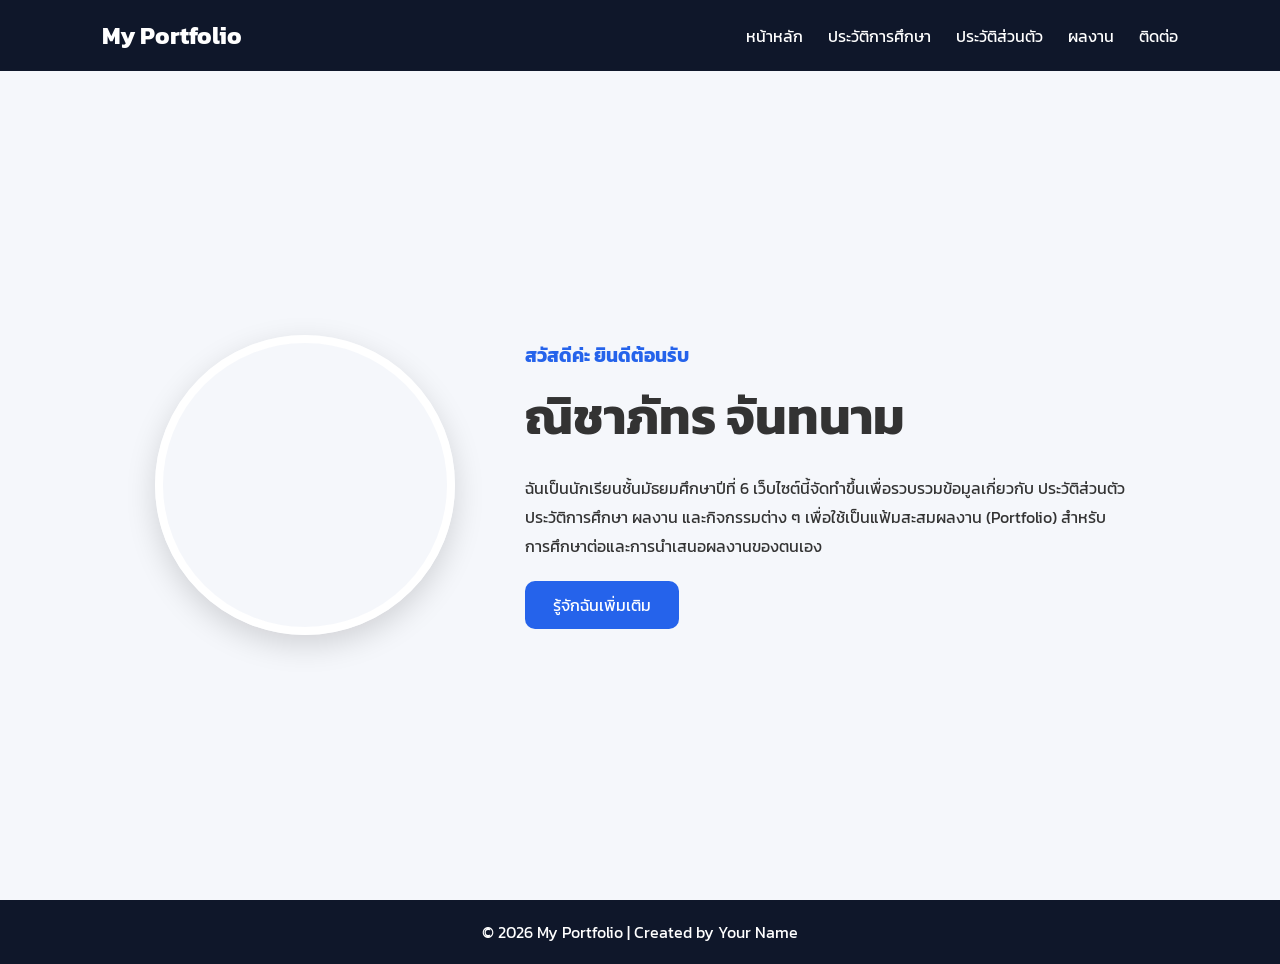
==== index.html @ 47bc4af2 "Update index.html" ====
<!DOCTYPE html>
<html lang="th">
<head>
    <meta charset="UTF-8">
    <meta name="viewport" content="width=device-width, initial-scale=1.0">
    <title>Portfolio | หน้าหลัก</title>

    <!-- Google Font -->
    <link rel="preconnect" href="https://fonts.googleapis.com">
    <link rel="preconnect" href="https://fonts.gstatic.com" crossorigin>
    <link href="https://fonts.googleapis.com/css2?family=Kanit:wght@300;400;600;700&display=swap" rel="stylesheet">

    <style>

        *{
            margin:0;
            padding:0;
            box-sizing:border-box;
            font-family:'Kanit',sans-serif;
        }

        body{
            background:#f5f7fb;
            color:#333;
        }

        nav{
            width:100%;
            background:#0f172a;
            display:flex;
            justify-content:space-between;
            align-items:center;
            padding:18px 8%;
            position:fixed;
            top:0;
            left:0;
        }

        nav h2{
            color:white;
        }

        nav ul{
            display:flex;
            list-style:none;
            gap:25px;
        }

        nav a{
            color:white;
            text-decoration:none;
            transition:.3s;
        }

        nav a:hover{
            color:#38bdf8;
        }

        .hero{
            min-height:100vh;
            display:flex;
            align-items:center;
            justify-content:center;
            gap:70px;
            padding:120px 8% 50px;
            flex-wrap:wrap;
        }

        .hero img{
            width:300px;
            height:300px;
            border-radius:50%;
            object-fit:cover;
            border:8px solid white;
            box-shadow:0 10px 30px rgba(0,0,0,.15);
        }

        .hero-text{
            max-width:600px;
        }

        .hero-text h3{
            color:#2563eb;
        }

        .hero-text h1{
            font-size:50px;
            margin:10px 0;
        }

        .hero-text p{
            line-height:1.8;
            margin:20px 0;
        }

        .btn{
            display:inline-block;
            padding:12px 28px;
            background:#2563eb;
            color:white;
            text-decoration:none;
            border-radius:10px;
            transition:.3s;
        }

        .btn:hover{
            background:#1d4ed8;
        }

        footer{
            text-align:center;
            padding:20px;
            background:#0f172a;
            color:white;
        }

        @media(max-width:768px){

            nav{
                flex-direction:column;
                gap:15px;
            }

            nav ul{
                flex-wrap:wrap;
                justify-content:center;
            }

            .hero{
                text-align:center;
            }

            .hero h1{
                font-size:38px;
            }

            .hero img{
                width:230px;
                height:230px;
            }

        }

    </style>

</head>

<body>

<nav>

<h2>My Portfolio</h2>

<ul>

<li><a href="index.html">หน้าหลัก</a></li>
<li><a href="education.html">ประวัติการศึกษา</a></li>
<li><a href="about.html">ประวัติส่วนตัว</a></li>
<li><a href="portfolio.html">ผลงาน</a></li>
<li><a href="contact.html">ติดต่อ</a></li>

</ul>

</nav>


<section class="hero">

<img src="images/profile.jpg" alt="Profile">

<div class="hero-text">

<h3>สวัสดีค่ะ ยินดีต้อนรับ</h3>

<h1>ณิชาภัทร จันทนาม</h1>

<p>
ฉันเป็นนักเรียนชั้นมัธยมศึกษาปีที่ 6
เว็บไซต์นี้จัดทำขึ้นเพื่อรวบรวมข้อมูลเกี่ยวกับ
ประวัติส่วนตัว ประวัติการศึกษา ผลงาน และกิจกรรมต่าง ๆ
เพื่อใช้เป็นแฟ้มสะสมผลงาน (Portfolio)
สำหรับการศึกษาต่อและการนำเสนอผลงานของตนเอง
</p>

<a href="about.html" class="btn">รู้จักฉันเพิ่มเติม</a>

</div>

</section>

<footer>

<p>© 2026 My Portfolio | Created by Your Name</p>

</footer>

</body>
</html>
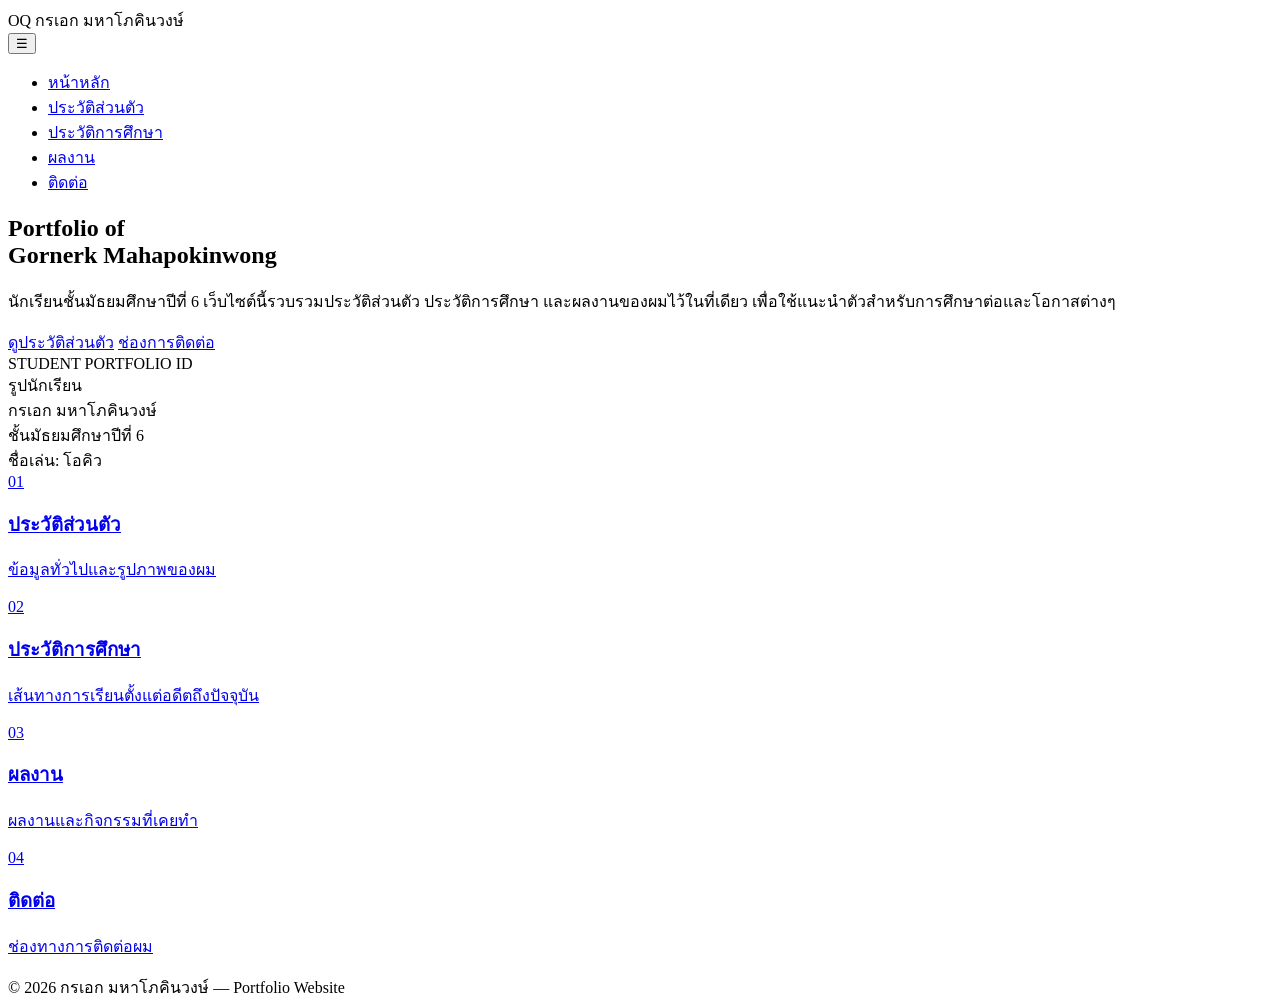
==== commit 1126b687: "Update index.html" ====
--- a/index.html
+++ b/index.html
@@ -1,198 +1,87 @@
 <!DOCTYPE html>
 <html lang="th">
 <head>
-    <meta charset="UTF-8">
-    <meta name="viewport" content="width=device-width, initial-scale=1.0">
-    <title>Portfolio | หน้าหลัก</title>
-
-    <!-- Google Font -->
-    <link rel="preconnect" href="https://fonts.googleapis.com">
-    <link rel="preconnect" href="https://fonts.gstatic.com" crossorigin>
-    <link href="https://fonts.googleapis.com/css2?family=Kanit:wght@300;400;600;700&display=swap" rel="stylesheet">
-
-    <style>
-
-        *{
-            margin:0;
-            padding:0;
-            box-sizing:border-box;
-            font-family:'Kanit',sans-serif;
-        }
-
-        body{
-            background:#f5f7fb;
-            color:#333;
-        }
-
-        nav{
-            width:100%;
-            background:#0f172a;
-            display:flex;
-            justify-content:space-between;
-            align-items:center;
-            padding:18px 8%;
-            position:fixed;
-            top:0;
-            left:0;
-        }
-
-        nav h2{
-            color:white;
-        }
-
-        nav ul{
-            display:flex;
-            list-style:none;
-            gap:25px;
-        }
-
-        nav a{
-            color:white;
-            text-decoration:none;
-            transition:.3s;
-        }
-
-        nav a:hover{
-            color:#38bdf8;
-        }
-
-        .hero{
-            min-height:100vh;
-            display:flex;
-            align-items:center;
-            justify-content:center;
-            gap:70px;
-            padding:120px 8% 50px;
-            flex-wrap:wrap;
-        }
-
-        .hero img{
-            width:300px;
-            height:300px;
-            border-radius:50%;
-            object-fit:cover;
-            border:8px solid white;
-            box-shadow:0 10px 30px rgba(0,0,0,.15);
-        }
-
-        .hero-text{
-            max-width:600px;
-        }
-
-        .hero-text h3{
-            color:#2563eb;
-        }
-
-        .hero-text h1{
-            font-size:50px;
-            margin:10px 0;
-        }
-
-        .hero-text p{
-            line-height:1.8;
-            margin:20px 0;
-        }
-
-        .btn{
-            display:inline-block;
-            padding:12px 28px;
-            background:#2563eb;
-            color:white;
-            text-decoration:none;
-            border-radius:10px;
-            transition:.3s;
-        }
-
-        .btn:hover{
-            background:#1d4ed8;
-        }
-
-        footer{
-            text-align:center;
-            padding:20px;
-            background:#0f172a;
-            color:white;
-        }
-
-        @media(max-width:768px){
-
-            nav{
-                flex-direction:column;
-                gap:15px;
-            }
-
-            nav ul{
-                flex-wrap:wrap;
-                justify-content:center;
-            }
-
-            .hero{
-                text-align:center;
-            }
-
-            .hero h1{
-                font-size:38px;
-            }
-
-            .hero img{
-                width:230px;
-                height:230px;
-            }
-
-        }
-
-    </style>
-
+<meta charset="UTF-8">
+<meta name="viewport" content="width=device-width, initial-scale=1.0">
+<title>Portfolio ของ กรเอก มหาโภคินวงษ์</title>
+<link rel="stylesheet" href="style.css">
 </head>
-
 <body>
-
-<nav>
-
-<h2>My Portfolio</h2>
-
-<ul>
-
-<li><a href="index.html">หน้าหลัก</a></li>
-<li><a href="education.html">ประวัติการศึกษา</a></li>
-<li><a href="about.html">ประวัติส่วนตัว</a></li>
-<li><a href="portfolio.html">ผลงาน</a></li>
-<li><a href="contact.html">ติดต่อ</a></li>
-
-</ul>
-
+ 
+<nav class="topnav">
+  <div class="brand">
+    <span class="brand-badge">OQ</span>
+    กรเอก มหาโภคินวงษ์
+  </div>
+  <button class="nav-toggle" aria-label="เปิดเมนู">&#9776;</button>
+  <ul class="navlinks">
+    <li><a href="index.html" aria-current="page">หน้าหลัก</a></li>
+    <li><a href="personal.html">ประวัติส่วนตัว</a></li>
+    <li><a href="education.html">ประวัติการศึกษา</a></li>
+    <li><a href="activities.html">ผลงาน</a></li>
+    <li><a href="contact.html">ติดต่อ</a></li>
+  </ul>
 </nav>
-
-
-<section class="hero">
-
-<img src="images/profile.jpg" alt="Profile">
-
-<div class="hero-text">
-
-<h3>สวัสดีค่ะ ยินดีต้อนรับ</h3>
-
-<h1>ณิชาภัทร จันทนาม</h1>
-
-<p>
-ฉันเป็นนักเรียนชั้นมัธยมศึกษาปีที่ 6
-เว็บไซต์นี้จัดทำขึ้นเพื่อรวบรวมข้อมูลเกี่ยวกับ
-ประวัติส่วนตัว ประวัติการศึกษา ผลงาน และกิจกรรมต่าง ๆ
-เพื่อใช้เป็นแฟ้มสะสมผลงาน (Portfolio)
-สำหรับการศึกษาต่อและการนำเสนอผลงานของตนเอง
-</p>
-
-<a href="about.html" class="btn">รู้จักฉันเพิ่มเติม</a>
-
-</div>
-
-</section>
-
-<footer>
-
-<p>© 2026 My Portfolio | Created by Your Name</p>
-
-</footer>
-
+ 
+<main>
+  <section class="hero">
+    <div>
+      <h1>Portfolio of <br><span class="accent">Gornerk Mahapokinwong</h1>
+      <p class="lede">นักเรียนชั้นมัธยมศึกษาปีที่ 6 เว็บไซต์นี้รวบรวมประวัติส่วนตัว ประวัติการศึกษา และผลงานของผมไว้ในที่เดียว เพื่อใช้แนะนำตัวสำหรับการศึกษาต่อและโอกาสต่างๆ</p>
+      <div class="hero-cta">
+        <a href="personal.html" class="btn btn-solid">ดูประวัติส่วนตัว</a>
+        <a href="contact.html" class="btn btn-ghost">ช่องการติดต่อ</a>
+      </div>
+    </div>
+ 
+    <div class="id-card">
+      <div class="id-card-top">
+        <span class="school">STUDENT PORTFOLIO ID</span>
+        <span class="gold-dot"></span>
+      </div>
+      <div class="id-card-body">
+        <div class="id-photo">
+          <!-- เปลี่ยนรูปได้ที่ personal.html -->
+          <span>รูปนักเรียน</span>
+        </div>
+        <div class="id-info">
+          <div class="name">กรเอก มหาโภคินวงษ์</div>
+          <div class="role">ชั้นมัธยมศึกษาปีที่ 6</div>
+          <div class="role">ชื่อเล่น: โอคิว</div>
+        </div>
+      </div>
+      <div class="id-card-strip"></div>
+    </div>
+  </section>
+ 
+  <section>
+    <div class="grid-links">
+      <a class="link-card" href="personal.html">
+        <span class="num">01</span>
+        <h3>ประวัติส่วนตัว</h3>
+        <p>ข้อมูลทั่วไปและรูปภาพของผม</p>
+      </a>
+      <a class="link-card" href="education.html">
+        <span class="num">02</span>
+        <h3>ประวัติการศึกษา</h3>
+        <p>เส้นทางการเรียนตั้งแต่อดีตถึงปัจจุบัน</p>
+      </a>
+      <a class="link-card" href="activities.html">
+        <span class="num">03</span>
+        <h3>ผลงาน</h3>
+        <p>ผลงานและกิจกรรมที่เคยทำ</p>
+      </a>
+      <a class="link-card" href="contact.html">
+        <span class="num">04</span>
+        <h3>ติดต่อ</h3>
+        <p>ช่องทางการติดต่อผม</p>
+      </a>
+    </div>
+  </section>
+</main>
+ 
+<footer>&copy; 2026 กรเอก มหาโภคินวงษ์ — Portfolio Website</footer>
+ 
+<script src="script.js"></script>
 </body>
 </html>
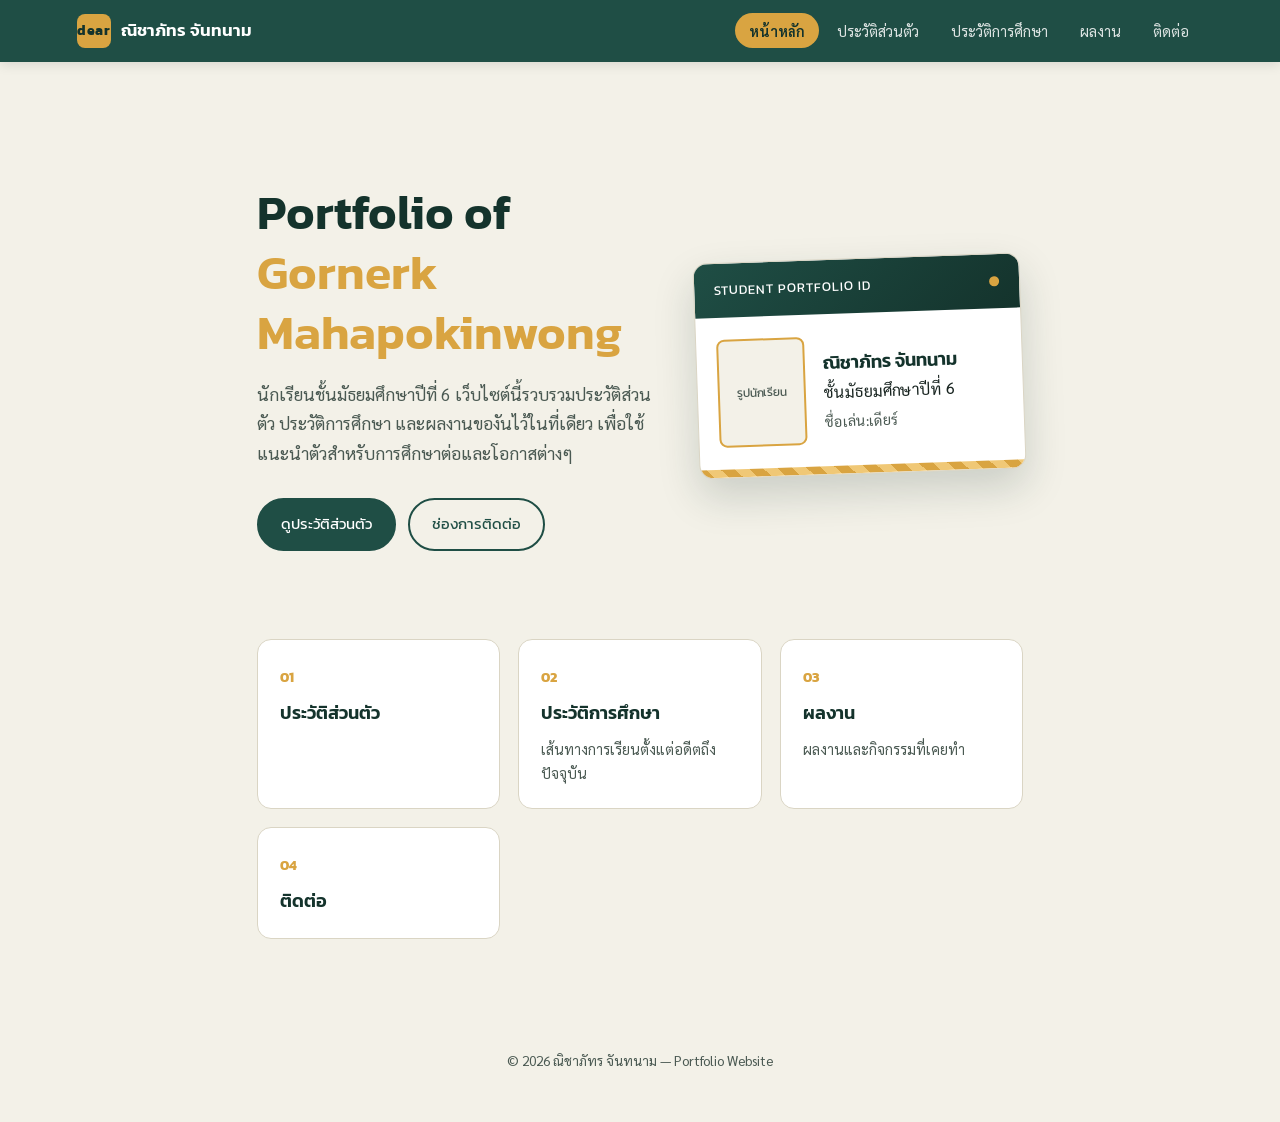
==== commit 91ce9f41: "Update index.html" ====
--- a/index.html
+++ b/index.html
@@ -3,15 +3,15 @@
 <head>
 <meta charset="UTF-8">
 <meta name="viewport" content="width=device-width, initial-scale=1.0">
-<title>Portfolio ของ กรเอก มหาโภคินวงษ์</title>
+<title>Portfolio ของ ณิชาภัทร จันทนาม</title>
 <link rel="stylesheet" href="style.css">
 </head>
 <body>
  
 <nav class="topnav">
   <div class="brand">
-    <span class="brand-badge">OQ</span>
-    กรเอก มหาโภคินวงษ์
+    <span class="brand-badge">dear</span>
+    ณิชาภัทร จันทนาม
   </div>
   <button class="nav-toggle" aria-label="เปิดเมนู">&#9776;</button>
   <ul class="navlinks">
@@ -27,7 +27,7 @@
   <section class="hero">
     <div>
       <h1>Portfolio of <br><span class="accent">Gornerk Mahapokinwong</h1>
-      <p class="lede">นักเรียนชั้นมัธยมศึกษาปีที่ 6 เว็บไซต์นี้รวบรวมประวัติส่วนตัว ประวัติการศึกษา และผลงานของผมไว้ในที่เดียว เพื่อใช้แนะนำตัวสำหรับการศึกษาต่อและโอกาสต่างๆ</p>
+      <p class="lede">นักเรียนชั้นมัธยมศึกษาปีที่ 6 เว็บไซต์นี้รวบรวมประวัติส่วนตัว ประวัติการศึกษา และผลงานของันไว้ในที่เดียว เพื่อใช้แนะนำตัวสำหรับการศึกษาต่อและโอกาสต่างๆ</p>
       <div class="hero-cta">
         <a href="personal.html" class="btn btn-solid">ดูประวัติส่วนตัว</a>
         <a href="contact.html" class="btn btn-ghost">ช่องการติดต่อ</a>
@@ -45,9 +45,9 @@
           <span>รูปนักเรียน</span>
         </div>
         <div class="id-info">
-          <div class="name">กรเอก มหาโภคินวงษ์</div>
-          <div class="role">ชั้นมัธยมศึกษาปีที่ 6</div>
-          <div class="role">ชื่อเล่น: โอคิว</div>
+          <div class="name">ณิชาภัทร จันทนาม</div>
+          <div class="โอคิว">ชั้นมัธยมศึกษาปีที่ 6</div>
+          <div class="role">ชื่อเล่น:เดียร์</div>
         </div>
       </div>
       <div class="id-card-strip"></div>
@@ -59,7 +59,7 @@
       <a class="link-card" href="personal.html">
         <span class="num">01</span>
         <h3>ประวัติส่วนตัว</h3>
-        <p>ข้อมูลทั่วไปและรูปภาพของผม</p>
+        <pข้อมูลทั่วไปและรูปภาพของฉัน</p>
       </a>
       <a class="link-card" href="education.html">
         <span class="num">02</span>
@@ -74,13 +74,13 @@
       <a class="link-card" href="contact.html">
         <span class="num">04</span>
         <h3>ติดต่อ</h3>
-        <p>ช่องทางการติดต่อผม</p>
+        <pช่องทางการติดต่อฉัน</p>
       </a>
     </div>
   </section>
 </main>
  
-<footer>&copy; 2026 กรเอก มหาโภคินวงษ์ — Portfolio Website</footer>
+<footer>&copy; 2026 ณิชาภัทร จันทนาม — Portfolio Website</footer>
  
 <script src="script.js"></script>
 </body>
--- a/style.css
+++ b/style.css
@@ -0,0 +1,473 @@
+@import url('https://fonts.googleapis.com/css2?family=Kanit:wght@400;600;700&family=Sarabun:wght@300;400;600&display=swap');
+
+:root {
+  --teal: #1F4E45;
+  --teal-dark: #14332C;
+  --gold: #D9A441;
+  --gold-light: #F0C876;
+  --bg: #F3F1E8;
+  --card: #FFFFFF;
+  --ink: #182420;
+  --ink-soft: #4A5952;
+  --line: #DAD5C4;
+  --radius: 14px;
+}
+
+* { box-sizing: border-box; }
+
+html { scroll-behavior: smooth; }
+
+body {
+  margin: 0;
+  background: var(--bg);
+  color: var(--ink);
+  font-family: 'Sarabun', sans-serif;
+  font-weight: 400;
+  line-height: 1.7;
+}
+
+h1, h2, h3, .display {
+  font-family: 'Kanit', sans-serif;
+  font-weight: 600;
+  color: var(--teal-dark);
+  margin: 0;
+}
+
+a { color: inherit; text-decoration: none; }
+
+/* ---------- Top nav ---------- */
+.topnav {
+  position: sticky;
+  top: 0;
+  z-index: 50;
+  display: flex;
+  align-items: center;
+  justify-content: space-between;
+  padding: 14px 6vw;
+  background: var(--teal);
+  color: #fff;
+  box-shadow: 0 2px 12px rgba(0,0,0,0.12);
+}
+
+.brand {
+  display: flex;
+  align-items: center;
+  gap: 10px;
+  font-family: 'Kanit', sans-serif;
+  font-weight: 600;
+  font-size: 1.05rem;
+  color: #fff;
+}
+
+.brand-badge {
+  width: 34px;
+  height: 34px;
+  border-radius: 8px;
+  background: var(--gold);
+  color: var(--teal-dark);
+  display: flex;
+  align-items: center;
+  justify-content: center;
+  font-weight: 700;
+  font-size: 0.85rem;
+  letter-spacing: 0.5px;
+}
+
+.navlinks {
+  display: flex;
+  gap: 4px;
+  list-style: none;
+  margin: 0;
+  padding: 0;
+}
+
+.navlinks a {
+  padding: 8px 14px;
+  border-radius: 999px;
+  font-size: 0.92rem;
+  color: rgba(255,255,255,0.85);
+  transition: background 0.2s, color 0.2s;
+  white-space: nowrap;
+}
+
+.navlinks a:hover,
+.navlinks a[aria-current="page"] {
+  background: rgba(255,255,255,0.12);
+  color: #fff;
+}
+
+.navlinks a[aria-current="page"] {
+  background: var(--gold);
+  color: var(--teal-dark);
+  font-weight: 600;
+}
+
+.nav-toggle {
+  display: none;
+  background: none;
+  border: none;
+  color: #fff;
+  font-size: 1.5rem;
+  cursor: pointer;
+}
+
+@media (max-width: 720px) {
+  .nav-toggle { display: block; }
+  .navlinks {
+    position: absolute;
+    top: 100%;
+    left: 0;
+    right: 0;
+    flex-direction: column;
+    background: var(--teal-dark);
+    padding: 10px 6vw 16px;
+    display: none;
+    gap: 2px;
+  }
+  .navlinks.open { display: flex; }
+  .navlinks a { padding: 12px 14px; border-radius: 8px; }
+}
+
+/* ---------- Page shell ---------- */
+main {
+  max-width: 920px;
+  margin: 0 auto;
+  padding: 56px 6vw 80px;
+}
+
+.page-header {
+  margin-bottom: 40px;
+  border-bottom: 3px solid var(--gold);
+  padding-bottom: 14px;
+}
+
+.eyebrow {
+  font-family: 'Kanit', sans-serif;
+  font-size: 0.78rem;
+  letter-spacing: 2px;
+  color: var(--gold);
+  text-transform: uppercase;
+  margin-bottom: 6px;
+  display: block;
+}
+
+.page-header h1 { font-size: 2rem; }
+
+/* ---------- Hero (index page): Student ID card ---------- */
+.hero {
+  display: grid;
+  grid-template-columns: 1.1fr 0.9fr;
+  gap: 40px;
+  align-items: center;
+  padding: 64px 0 48px;
+}
+
+@media (max-width: 780px) {
+  .hero { grid-template-columns: 1fr; padding-top: 40px; }
+}
+
+.hero h1 {
+  font-size: clamp(2.1rem, 5vw, 3rem);
+  line-height: 1.25;
+}
+
+.hero .accent { color: var(--gold); }
+
+.hero p.lede {
+  color: var(--ink-soft);
+  font-size: 1.08rem;
+  margin-top: 18px;
+  max-width: 46ch;
+}
+
+.hero-cta {
+  margin-top: 30px;
+  display: flex;
+  gap: 12px;
+  flex-wrap: wrap;
+}
+
+.btn {
+  font-family: 'Kanit', sans-serif;
+  font-size: 0.92rem;
+  padding: 12px 22px;
+  border-radius: 999px;
+  border: 2px solid var(--teal);
+  transition: transform 0.15s, background 0.2s, color 0.2s;
+  display: inline-block;
+}
+
+.btn-solid { background: var(--teal); color: #fff; }
+.btn-solid:hover { background: var(--teal-dark); transform: translateY(-2px); }
+.btn-ghost { color: var(--teal); }
+.btn-ghost:hover { background: var(--teal); color: #fff; transform: translateY(-2px); }
+
+/* Student ID card visual */
+.id-card {
+  background: var(--card);
+  border-radius: var(--radius);
+  box-shadow: 0 18px 40px rgba(20,51,44,0.18);
+  overflow: hidden;
+  border: 1px solid var(--line);
+  transform: rotate(-2deg);
+  transition: transform 0.3s;
+}
+.id-card:hover { transform: rotate(0deg); }
+
+.id-card-top {
+  background: linear-gradient(135deg, var(--teal), var(--teal-dark));
+  color: #fff;
+  padding: 16px 20px;
+  display: flex;
+  align-items: center;
+  justify-content: space-between;
+}
+
+.id-card-top .school {
+  font-family: 'Kanit', sans-serif;
+  font-size: 0.82rem;
+  letter-spacing: 1px;
+}
+
+.id-card-top .gold-dot {
+  width: 10px; height: 10px; border-radius: 50%;
+  background: var(--gold);
+}
+
+.id-card-body {
+  display: flex;
+  gap: 18px;
+  padding: 22px 20px;
+  align-items: center;
+}
+
+.id-photo {
+  width: 88px;
+  height: 108px;
+  border-radius: 8px;
+  background: var(--bg);
+  border: 2px solid var(--gold);
+  overflow: hidden;
+  flex-shrink: 0;
+  display: flex;
+  align-items: center;
+  justify-content: center;
+  font-family: 'Kanit', sans-serif;
+  color: var(--ink-soft);
+  font-size: 0.75rem;
+  text-align: center;
+}
+
+.id-photo img { width: 100%; height: 100%; object-fit: cover; }
+
+.id-info .name { font-family: 'Kanit', sans-serif; font-weight: 600; font-size: 1.15rem; color: var(--teal-dark); }
+.id-info .role { color: var(--ink-soft); font-size: 0.9rem; margin-top: 4px; }
+.id-card-strip {
+  height: 8px;
+  background: repeating-linear-gradient(45deg, var(--gold), var(--gold) 10px, var(--gold-light) 10px, var(--gold-light) 20px);
+}
+
+/* ---------- Nav cards on index ---------- */
+.grid-links {
+  display: grid;
+  grid-template-columns: repeat(auto-fit, minmax(190px, 1fr));
+  gap: 18px;
+  margin-top: 40px;
+}
+
+.link-card {
+  background: var(--card);
+  border: 1px solid var(--line);
+  border-radius: var(--radius);
+  padding: 22px;
+  transition: transform 0.2s, box-shadow 0.2s, border-color 0.2s;
+}
+
+.link-card:hover {
+  transform: translateY(-4px);
+  box-shadow: 0 14px 30px rgba(20,51,44,0.12);
+  border-color: var(--gold);
+}
+
+.link-card .num {
+  font-family: 'Kanit', sans-serif;
+  color: var(--gold);
+  font-weight: 700;
+  font-size: 0.85rem;
+}
+
+.link-card h3 { margin-top: 8px; font-size: 1.15rem; }
+.link-card p { color: var(--ink-soft); font-size: 0.9rem; margin: 8px 0 0; }
+
+/* ---------- Content sections ---------- */
+.card {
+  background: var(--card);
+  border: 1px solid var(--line);
+  border-radius: var(--radius);
+  padding: 28px 30px;
+  margin-bottom: 22px;
+}
+
+.profile-block {
+  display: flex;
+  gap: 26px;
+  align-items: flex-start;
+  flex-wrap: wrap;
+}
+
+.profile-photo {
+  width: 160px;
+  height: 200px;
+  border-radius: 10px;
+  border: 3px solid var(--gold);
+  object-fit: cover;
+  background: var(--bg);
+  flex-shrink: 0;
+}
+
+dl.info-list {
+  display: grid;
+  grid-template-columns: max-content 1fr;
+  gap: 10px 20px;
+  margin: 0;
+}
+dl.info-list dt {
+  font-family: 'Kanit', sans-serif;
+  color: var(--ink-soft);
+  font-size: 0.88rem;
+}
+dl.info-list dd {
+  margin: 0;
+  font-weight: 600;
+}
+
+/* ---------- Timeline (education) ---------- */
+.timeline {
+  list-style: none;
+  margin: 0;
+  padding: 0;
+  border-left: 3px solid var(--gold);
+}
+
+.timeline li {
+  position: relative;
+  padding: 4px 0 28px 26px;
+}
+
+.timeline li::before {
+  content: '';
+  position: absolute;
+  left: -9px;
+  top: 6px;
+  width: 14px;
+  height: 14px;
+  border-radius: 50%;
+  background: var(--teal);
+  border: 3px solid var(--gold);
+}
+
+.timeline .year {
+  font-family: 'Kanit', sans-serif;
+  color: var(--gold);
+  font-weight: 600;
+  font-size: 0.85rem;
+  display: block;
+}
+
+.timeline h3 { margin-top: 4px; font-size: 1.1rem; }
+.timeline p { color: var(--ink-soft); margin: 6px 0 0; font-size: 0.95rem; }
+
+/* ---------- Works / activities grid ---------- */
+.work-grid {
+  display: grid;
+  grid-template-columns: repeat(auto-fit, minmax(240px, 1fr));
+  gap: 20px;
+}
+
+.work-card .thumb {
+  width: 100%;
+  aspect-ratio: 4 / 3;
+  border-radius: 10px;
+  background: var(--bg);
+  border: 1px dashed var(--line);
+  display: flex;
+  align-items: center;
+  justify-content: center;
+  color: var(--ink-soft);
+  font-size: 0.85rem;
+  overflow: hidden;
+  margin-bottom: 14px;
+}
+.work-card .thumb img { width: 100%; height: 100%; object-fit: cover; }
+.work-card h3 { font-size: 1.05rem; }
+.work-card p { color: var(--ink-soft); font-size: 0.9rem; margin: 6px 0 0; }
+.work-card .tag {
+  display: inline-block;
+  margin-top: 10px;
+  font-family: 'Kanit', sans-serif;
+  font-size: 0.72rem;
+  color: var(--teal);
+  background: rgba(31,78,69,0.08);
+  padding: 4px 10px;
+  border-radius: 999px;
+}
+
+/* ---------- Contact ---------- */
+.contact-grid {
+  display: grid;
+  grid-template-columns: repeat(auto-fit, minmax(220px, 1fr));
+  gap: 16px;
+}
+
+.contact-item {
+  display: flex;
+  align-items: center;
+  gap: 14px;
+}
+
+.contact-icon {
+  width: 44px;
+  height: 44px;
+  border-radius: 50%;
+  background: var(--teal);
+  color: var(--gold-light);
+  display: flex;
+  align-items: center;
+  justify-content: center;
+  font-family: 'Kanit', sans-serif;
+  font-weight: 700;
+  flex-shrink: 0;
+}
+
+.contact-item .label {
+  font-size: 0.82rem;
+  color: var(--ink-soft);
+}
+.contact-item .value { font-weight: 600; }
+
+.note {
+  background: rgba(217,164,65,0.12);
+  border: 1px dashed var(--gold);
+  border-radius: 10px;
+  padding: 14px 18px;
+  font-size: 0.9rem;
+  color: var(--ink-soft);
+}
+
+/* ---------- Footer ---------- */
+footer {
+  text-align: center;
+  padding: 30px 6vw 50px;
+  color: var(--ink-soft);
+  font-size: 0.85rem;
+}
+
+@media (prefers-reduced-motion: reduce) {
+  * { transition: none !important; }
+  html { scroll-behavior: auto; }
+}
+
+a:focus-visible, button:focus-visible {
+  outline: 3px solid var(--gold);
+  outline-offset: 2px;
+}
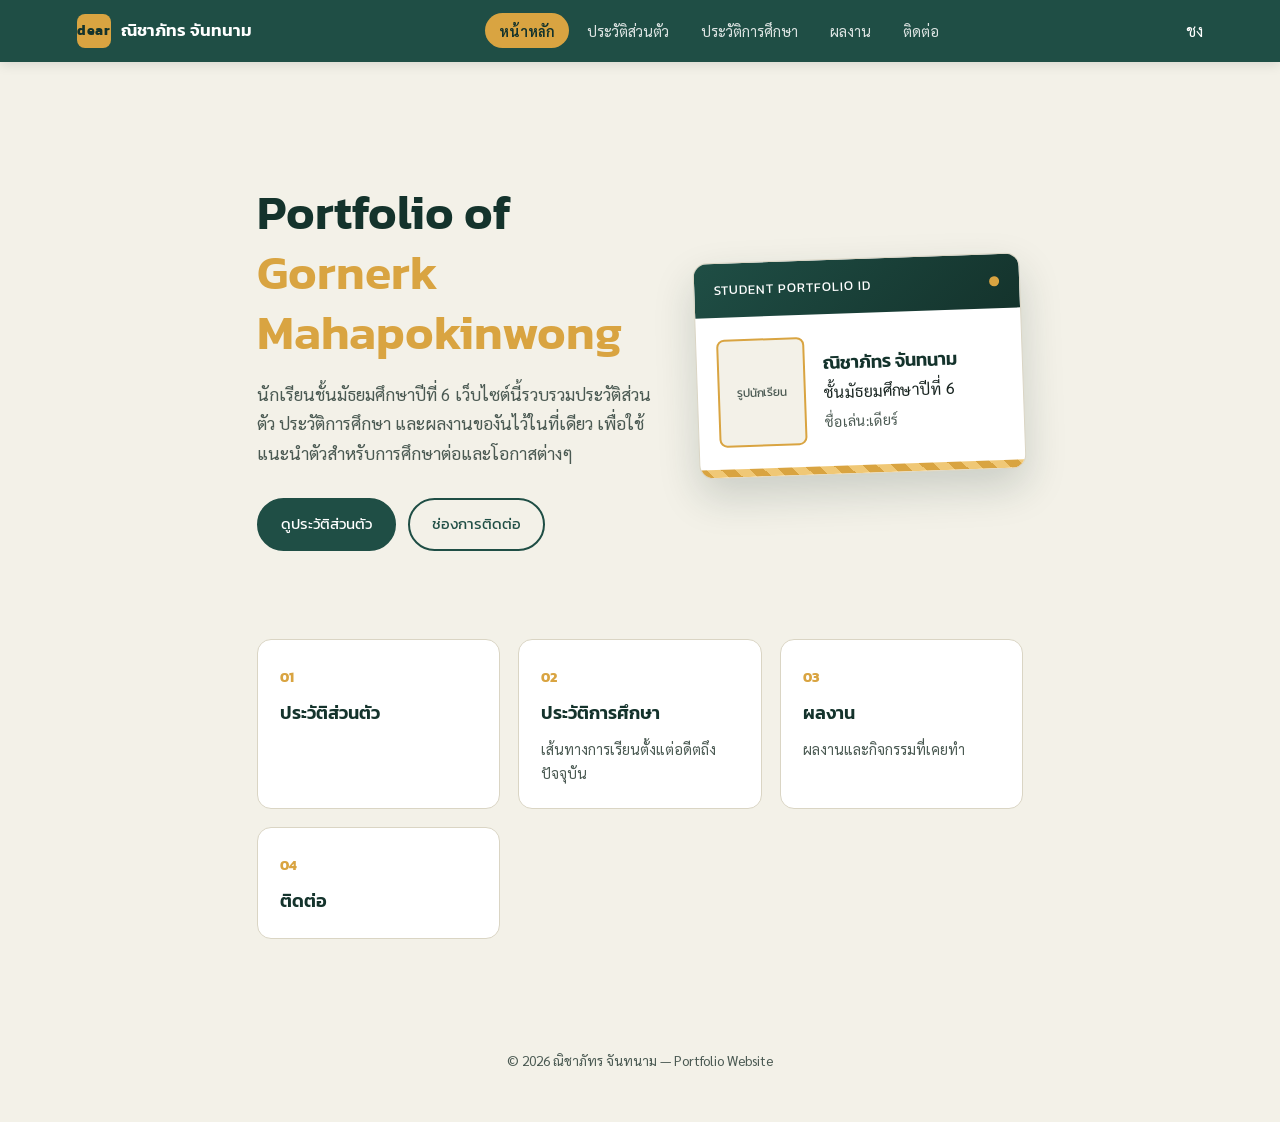
==== commit 1c4f881e: "Update index.html" ====
--- a/index.html
+++ b/index.html
@@ -20,7 +20,7 @@
     <li><a href="education.html">ประวัติการศึกษา</a></li>
     <li><a href="activities.html">ผลงาน</a></li>
     <li><a href="contact.html">ติดต่อ</a></li>
-  </ul>
+  </ul>ชง
 </nav>
  
 <main>
@@ -46,7 +46,7 @@
         </div>
         <div class="id-info">
           <div class="name">ณิชาภัทร จันทนาม</div>
-          <div class="โอคิว">ชั้นมัธยมศึกษาปีที่ 6</div>
+          <div class="เดียร์">ชั้นมัธยมศึกษาปีที่ 6</div>
           <div class="role">ชื่อเล่น:เดียร์</div>
         </div>
       </div>
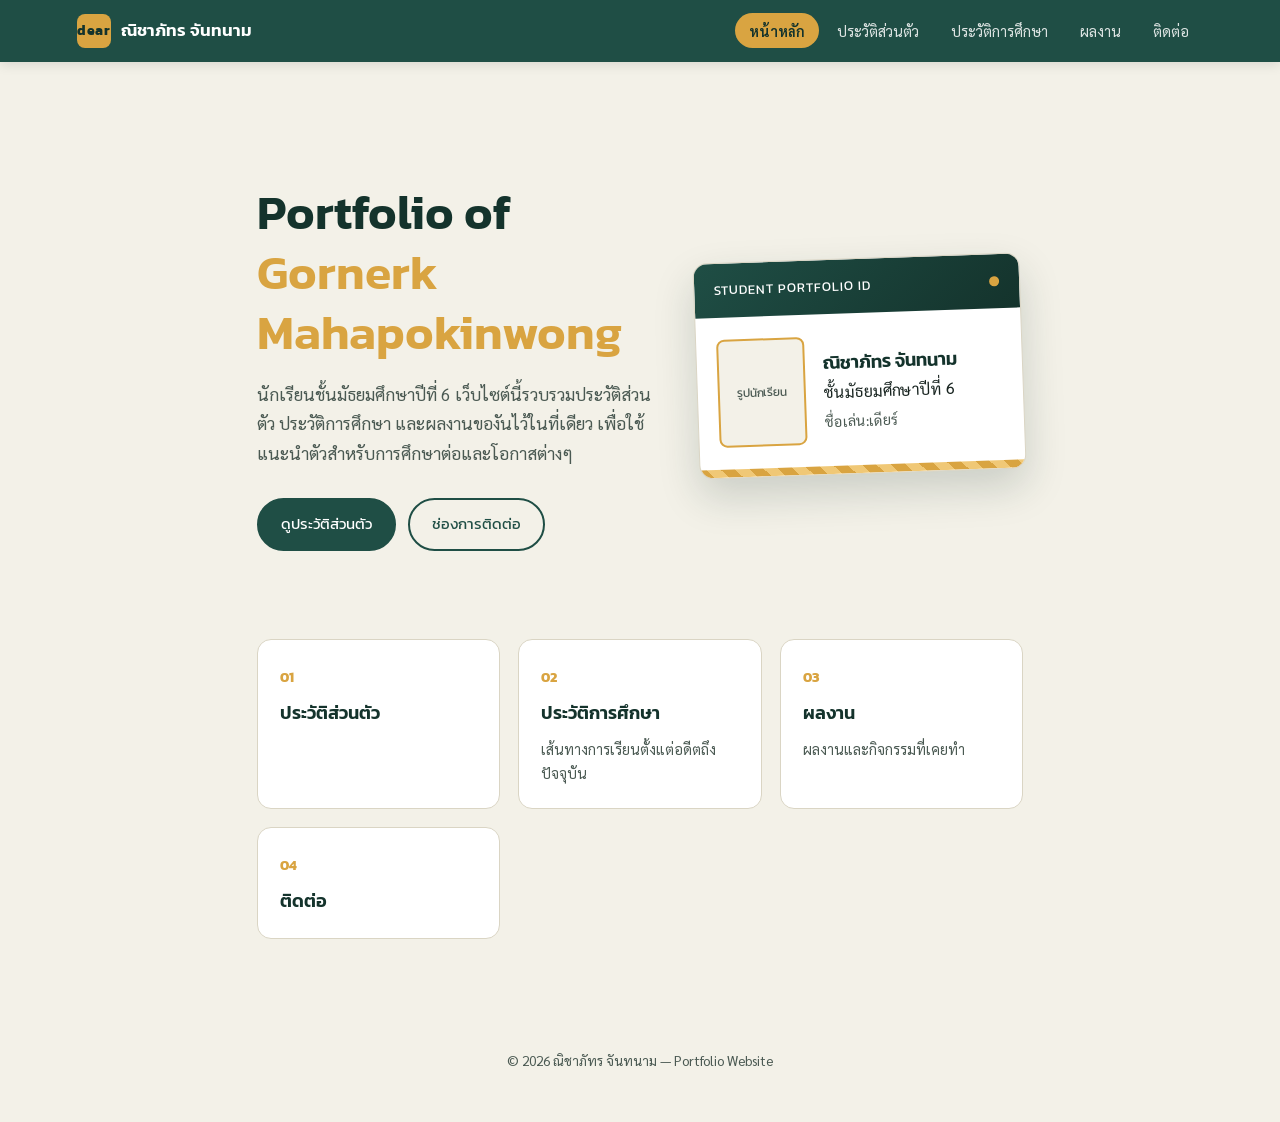
==== commit 948d602c: "Update index.html" ====
--- a/index.html
+++ b/index.html
@@ -13,14 +13,14 @@
     <span class="brand-badge">dear</span>
     ณิชาภัทร จันทนาม
   </div>
-  <button class="nav-toggle" aria-label="เปิดเมนู">&#9776;</button>
+  <button class="nav-toggle" aria-label="เปิดเมนู">&#e676c5;</button>
   <ul class="navlinks">
     <li><a href="index.html" aria-current="page">หน้าหลัก</a></li>
     <li><a href="personal.html">ประวัติส่วนตัว</a></li>
     <li><a href="education.html">ประวัติการศึกษา</a></li>
     <li><a href="activities.html">ผลงาน</a></li>
     <li><a href="contact.html">ติดต่อ</a></li>
-  </ul>ชง
+  </ul>
 </nav>
  
 <main>
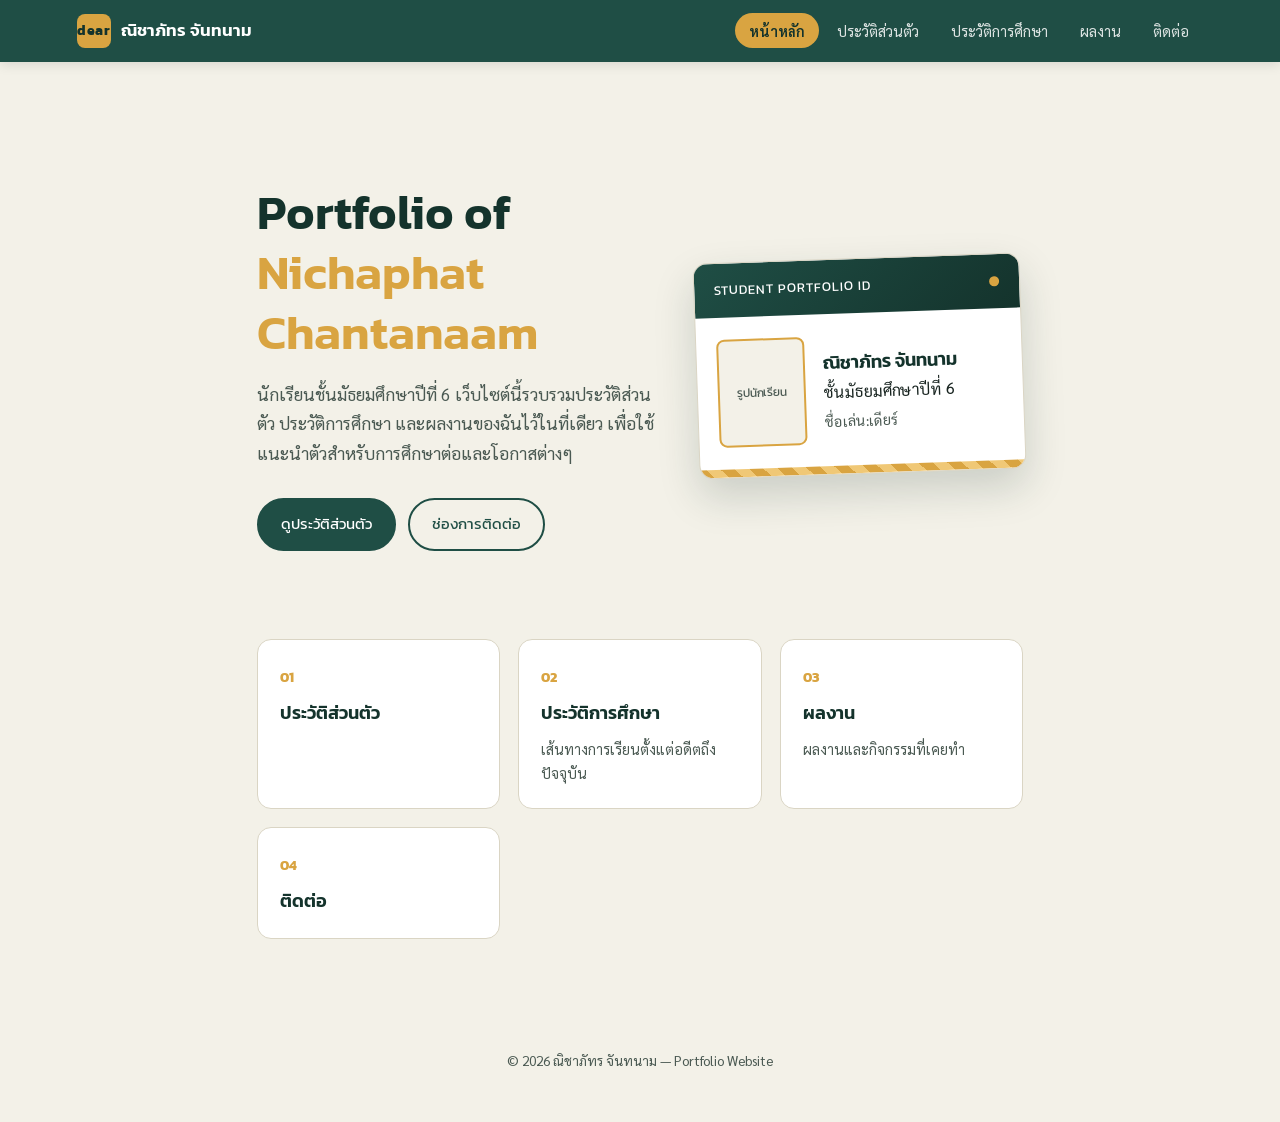
==== commit 00a36b5d: "Update index.html" ====
--- a/index.html
+++ b/index.html
@@ -26,8 +26,8 @@
 <main>
   <section class="hero">
     <div>
-      <h1>Portfolio of <br><span class="accent">Gornerk Mahapokinwong</h1>
-      <p class="lede">นักเรียนชั้นมัธยมศึกษาปีที่ 6 เว็บไซต์นี้รวบรวมประวัติส่วนตัว ประวัติการศึกษา และผลงานของันไว้ในที่เดียว เพื่อใช้แนะนำตัวสำหรับการศึกษาต่อและโอกาสต่างๆ</p>
+      <h1>Portfolio of <br><span class="accent">Nichaphat Chantanaam</h1>
+      <p class="lede">นักเรียนชั้นมัธยมศึกษาปีที่ 6 เว็บไซต์นี้รวบรวมประวัติส่วนตัว ประวัติการศึกษา และผลงานของฉันไว้ในที่เดียว เพื่อใช้แนะนำตัวสำหรับการศึกษาต่อและโอกาสต่างๆ</p>
       <div class="hero-cta">
         <a href="personal.html" class="btn btn-solid">ดูประวัติส่วนตัว</a>
         <a href="contact.html" class="btn btn-ghost">ช่องการติดต่อ</a>
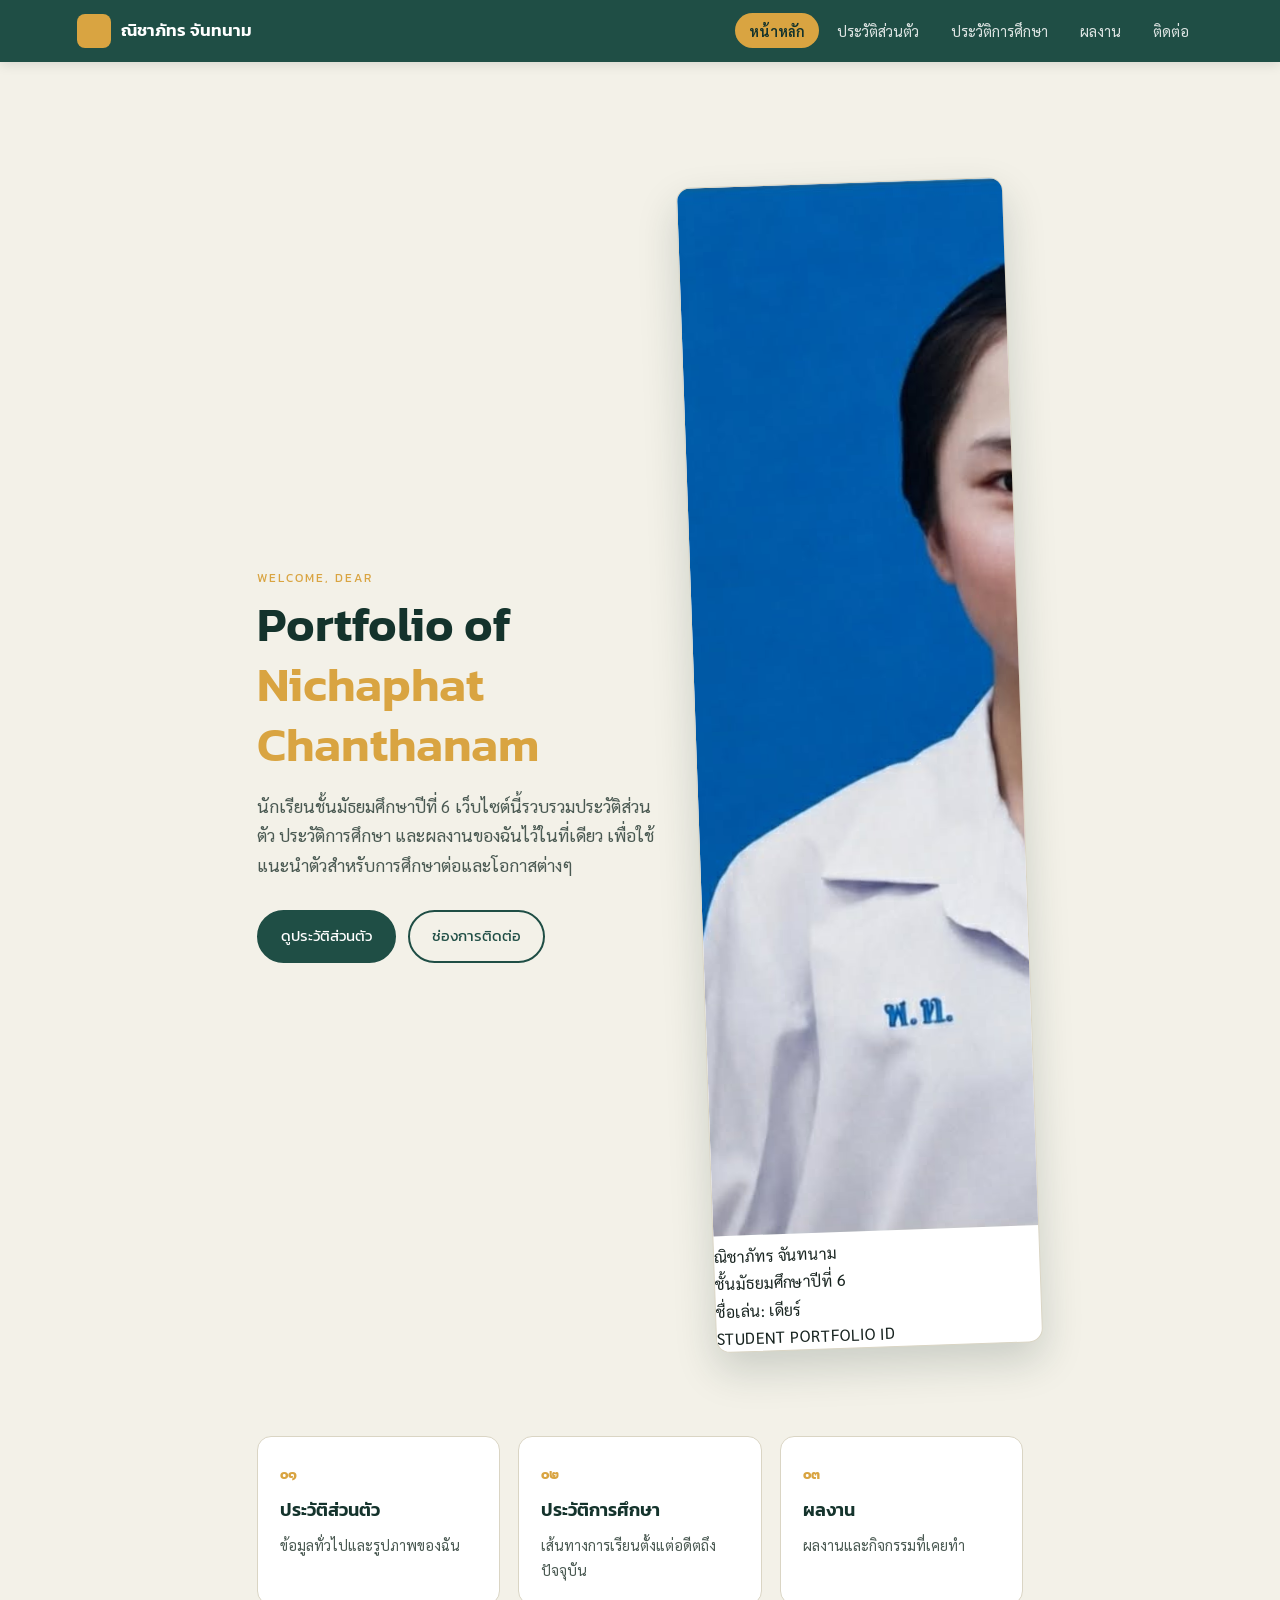
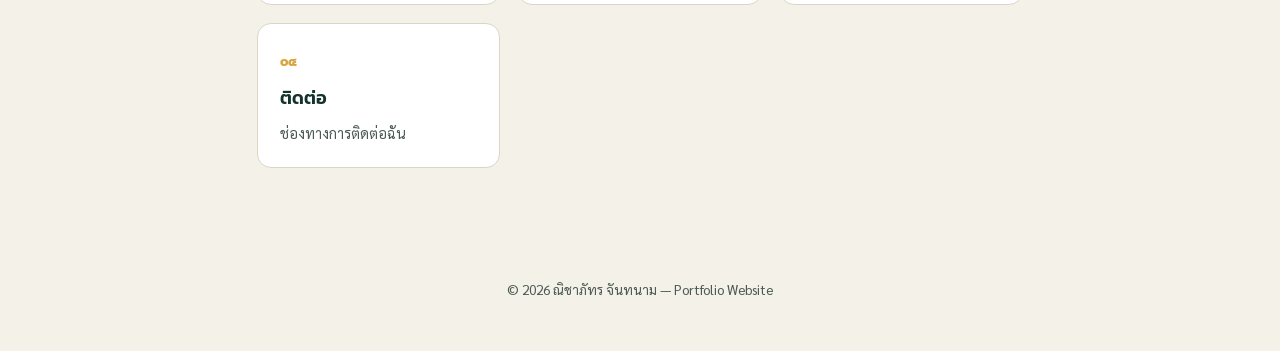
==== commit b6330a1f: "Update index.html" ====
--- a/index.html
+++ b/index.html
@@ -7,13 +7,13 @@
 <link rel="stylesheet" href="style.css">
 </head>
 <body>
- 
+
 <nav class="topnav">
   <div class="brand">
-    <span class="brand-badge">dear</span>
+    <span class="brand-badge"></span>
     ณิชาภัทร จันทนาม
   </div>
-  <button class="nav-toggle" aria-label="เปิดเมนู">&#e676c5;</button>
+  <button class="nav-toggle" aria-label="เปิดเมนู">&#9776;</button>
   <ul class="navlinks">
     <li><a href="index.html" aria-current="page">หน้าหลัก</a></li>
     <li><a href="personal.html">ประวัติส่วนตัว</a></li>
@@ -22,66 +22,62 @@
     <li><a href="contact.html">ติดต่อ</a></li>
   </ul>
 </nav>
- 
+
 <main>
   <section class="hero">
     <div>
-      <h1>Portfolio of <br><span class="accent">Nichaphat Chantanaam</h1>
+      <span class="eyebrow">Welcome, dear</span>
+      <h1>Portfolio of <br><span class="accent">Nichaphat Chanthanam</span></h1>
       <p class="lede">นักเรียนชั้นมัธยมศึกษาปีที่ 6 เว็บไซต์นี้รวบรวมประวัติส่วนตัว ประวัติการศึกษา และผลงานของฉันไว้ในที่เดียว เพื่อใช้แนะนำตัวสำหรับการศึกษาต่อและโอกาสต่างๆ</p>
       <div class="hero-cta">
         <a href="personal.html" class="btn btn-solid">ดูประวัติส่วนตัว</a>
         <a href="contact.html" class="btn btn-ghost">ช่องการติดต่อ</a>
       </div>
     </div>
- 
+
     <div class="id-card">
-      <div class="id-card-top">
-        <span class="school">STUDENT PORTFOLIO ID</span>
-        <span class="gold-dot"></span>
-      </div>
-      <div class="id-card-body">
-        <div class="id-photo">
-          <!-- เปลี่ยนรูปได้ที่ personal.html -->
-          <span>รูปนักเรียน</span>
-        </div>
-        <div class="id-info">
-          <div class="name">ณิชาภัทร จันทนาม</div>
-          <div class="เดียร์">ชั้นมัธยมศึกษาปีที่ 6</div>
-          <div class="role">ชื่อเล่น:เดียร์</div>
+      <div class="id-photo-frame">
+        <div class="id-photo-inner">
+          <!-- รูปโปรไฟล์: ใส่ไฟล์ images/นาเดีย.png -->
+          <img src="images/นาเดีย.png" alt="รูป ณิชาภัทร จันทนาม" onerror="this.style.display='none'; this.nextElementSibling.style.display='flex';">
+          <span style="display:none; align-items:center; justify-content:center; height:100%;">รูปนักเรียน</span>
         </div>
       </div>
-      <div class="id-card-strip"></div>
+      <div class="name">ณิชาภัทร จันทนาม</div>
+      <div class="role">ชั้นมัธยมศึกษาปีที่ 6</div>
+      <div class="role">ชื่อเล่น: เดียร์</div>
+      <span class="id-ribbon">STUDENT PORTFOLIO ID</span>
     </div>
   </section>
- 
+
   <section>
     <div class="grid-links">
       <a class="link-card" href="personal.html">
-        <span class="num">01</span>
+        <span class="num">๐๑</span>
         <h3>ประวัติส่วนตัว</h3>
-        <pข้อมูลทั่วไปและรูปภาพของฉัน</p>
+        <p>ข้อมูลทั่วไปและรูปภาพของฉัน</p>
       </a>
       <a class="link-card" href="education.html">
-        <span class="num">02</span>
+        <span class="num">๐๒</span>
         <h3>ประวัติการศึกษา</h3>
         <p>เส้นทางการเรียนตั้งแต่อดีตถึงปัจจุบัน</p>
       </a>
       <a class="link-card" href="activities.html">
-        <span class="num">03</span>
+        <span class="num">๐๓</span>
         <h3>ผลงาน</h3>
         <p>ผลงานและกิจกรรมที่เคยทำ</p>
       </a>
       <a class="link-card" href="contact.html">
-        <span class="num">04</span>
+        <span class="num">๐๔</span>
         <h3>ติดต่อ</h3>
-        <pช่องทางการติดต่อฉัน</p>
+        <p>ช่องทางการติดต่อฉัน</p>
       </a>
     </div>
   </section>
 </main>
- 
+
 <footer>&copy; 2026 ณิชาภัทร จันทนาม — Portfolio Website</footer>
- 
+
 <script src="script.js"></script>
 </body>
 </html>
